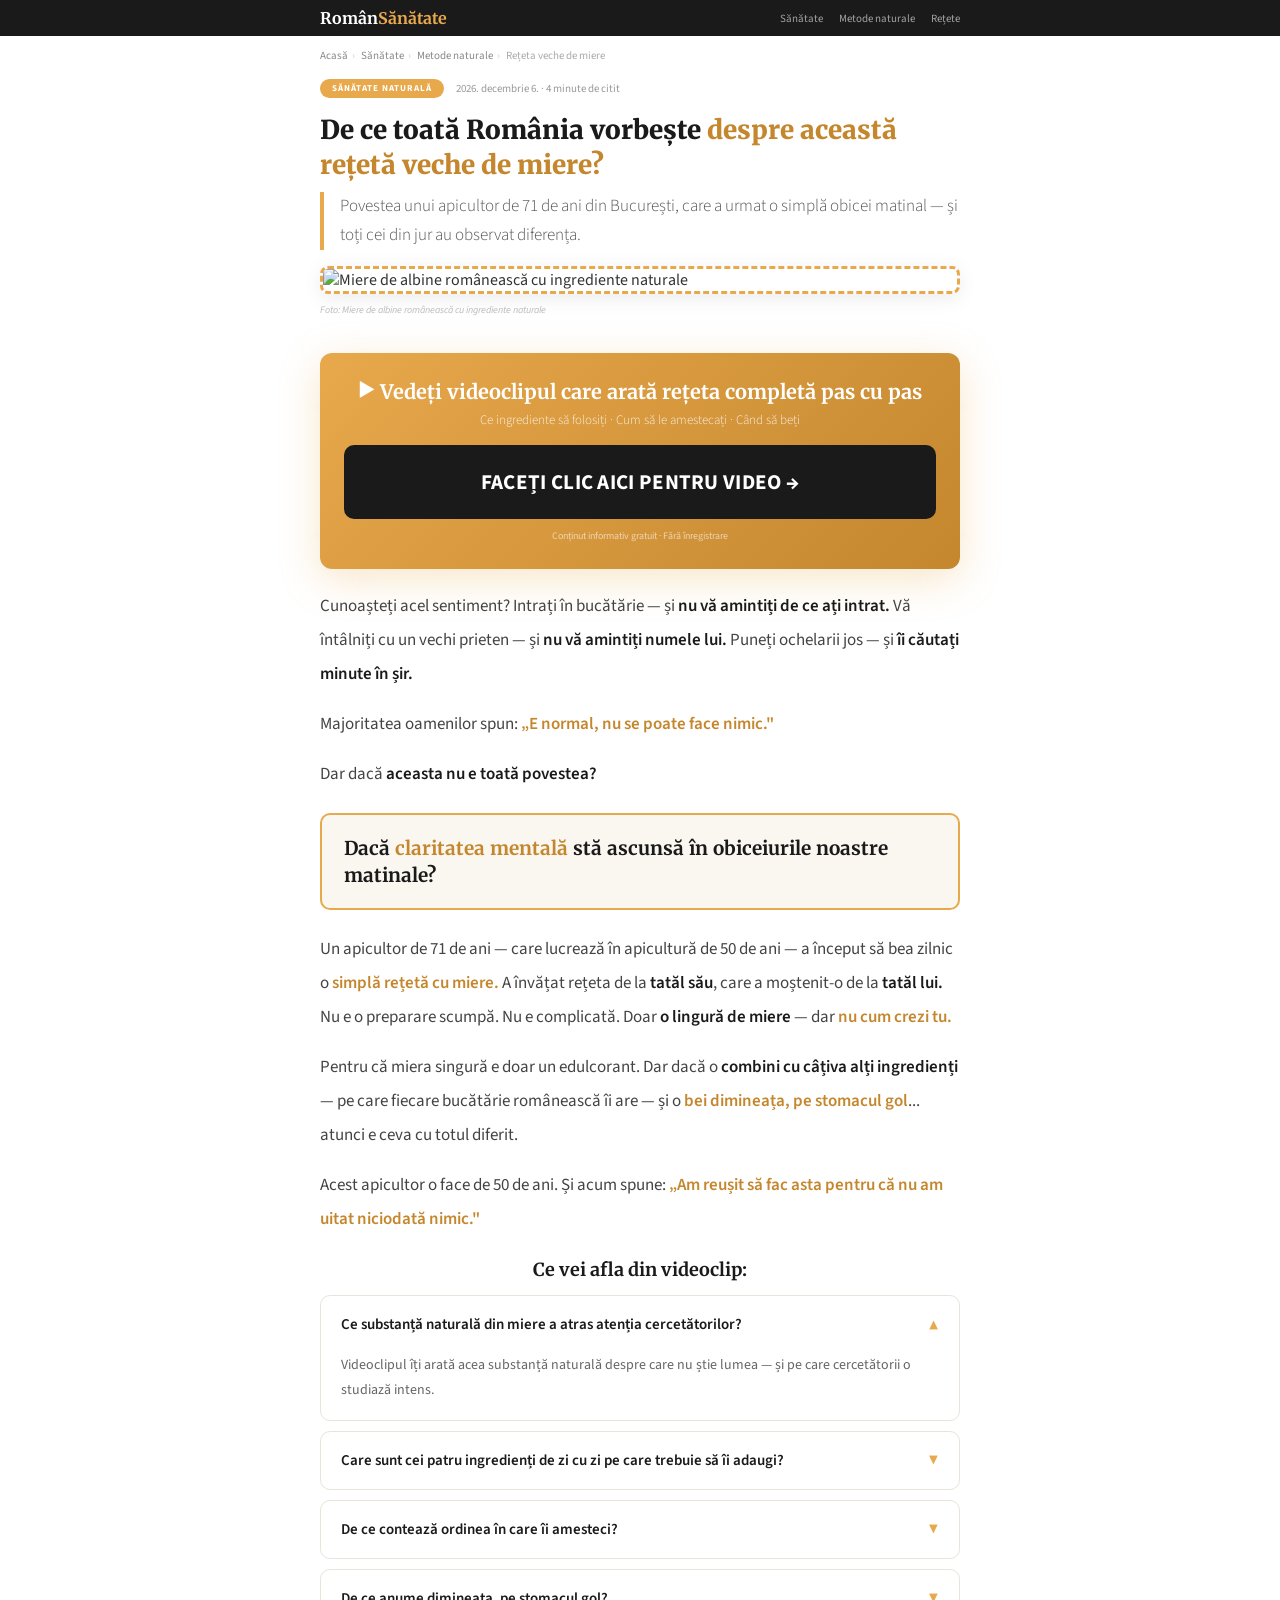
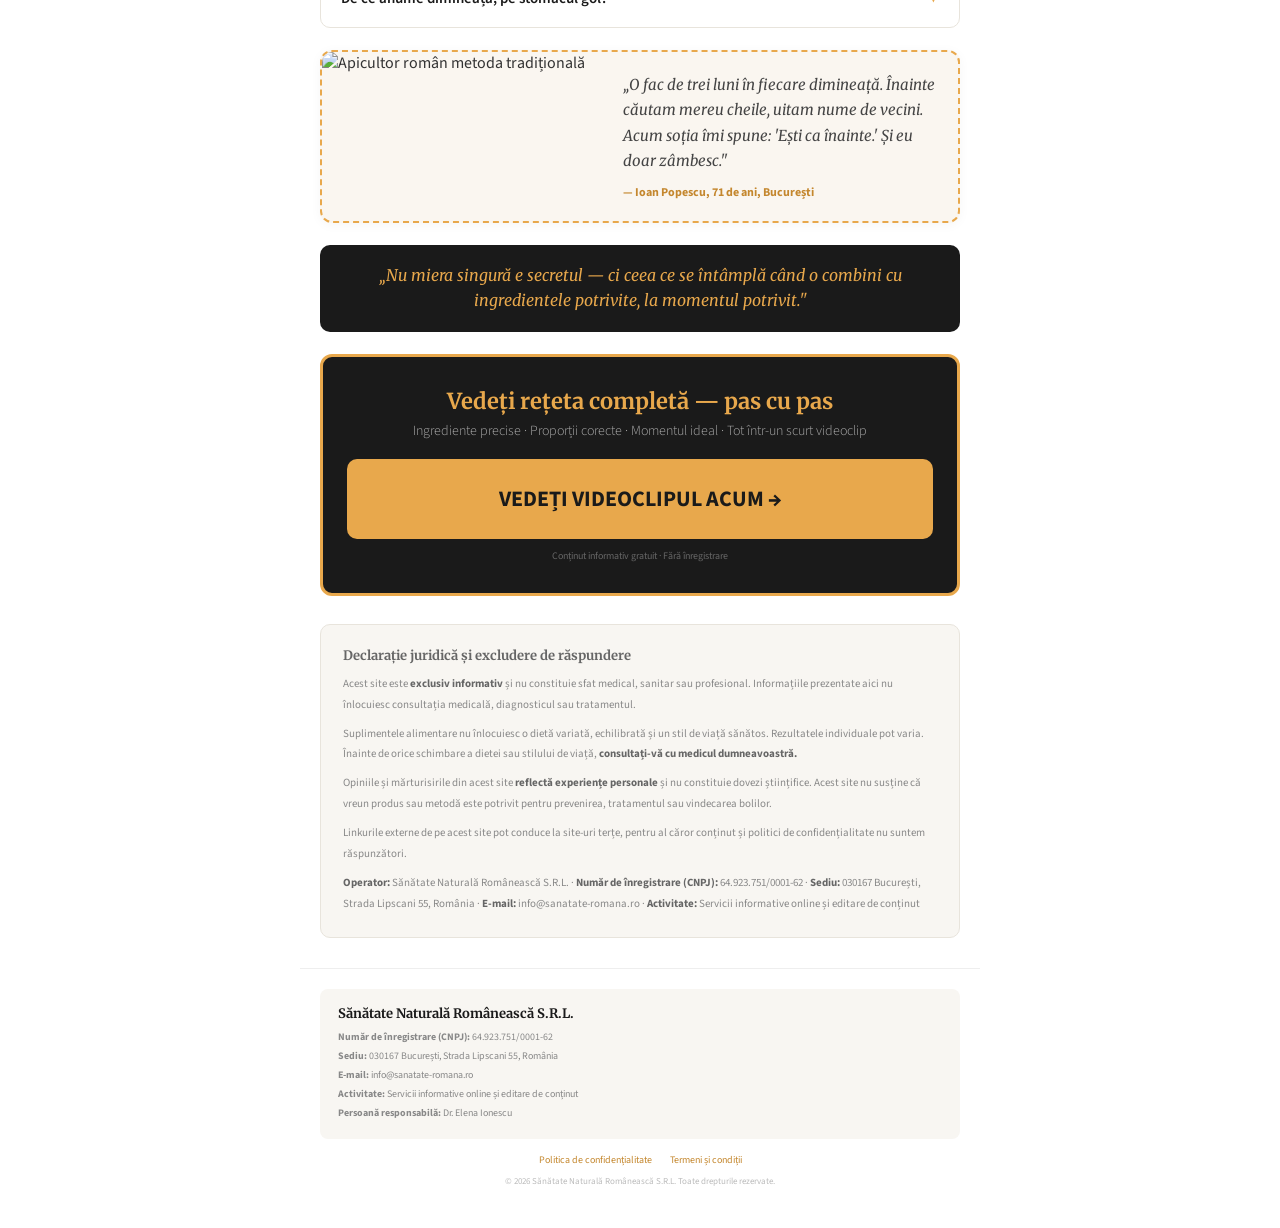
==== presell_romenia/index.html @ ebab1854 "Add files via upload" ====
<!DOCTYPE html>
<html lang="ro">
<head>
<meta charset="UTF-8">
<meta name="viewport" content="width=device-width, initial-scale=1.0">
<title>De ce toată România vorbește despre această rețetă veche de miere?</title>
<link rel="preconnect" href="https://fonts.googleapis.com">
<link rel="preconnect" href="https://fonts.gstatic.com" crossorigin>
<link href="https://fonts.googleapis.com/css2?family=Merriweather:ital,wght@0,400;0,700;0,900;1,400&family=Source+Sans+3:wght@300;400;500;600;700&display=swap" rel="stylesheet">
<style>
*{margin:0;padding:0;box-sizing:border-box}
body{font-family:'Source Sans 3',sans-serif;background:#fff;color:#333;-webkit-font-smoothing:antialiased}
img{max-width:100%;height:auto;display:block}
a{color:inherit;text-decoration:none}

/* ===== TOPBAR ===== */
.topbar{background:#1a1a1a;padding:8px 0}
.topbar-inner{max-width:680px;margin:0 auto;padding:0 20px;display:flex;justify-content:space-between;align-items:center}
.topbar-logo{font-family:'Merriweather',serif;font-size:16px;color:#fff;font-weight:700}
.topbar-logo span{color:#e8a84c}
.topbar-nav{display:flex;gap:16px}
.topbar-nav a{font-size:11px;color:rgba(255,255,255,.6);transition:color .2s}
.topbar-nav a:hover{color:#e8a84c}

/* ===== BREADCRUMB ===== */
.breadcrumb{max-width:680px;margin:0 auto;padding:12px 20px 0;font-size:11px;color:#aaa}
.breadcrumb a{color:#888}
.breadcrumb a:hover{color:#e8a84c}
.breadcrumb span{margin:0 4px;color:#ccc}

/* ===== ARTICLE ===== */
.article{max-width:680px;margin:0 auto;padding:16px 20px 30px}

/* ===== CAT + META ===== */
.cat-meta{display:flex;align-items:center;gap:12px;margin-bottom:14px;flex-wrap:wrap}
.cat-pill{display:inline-block;background:#e8a84c;color:#fff;font-size:9px;font-weight:700;padding:3px 12px;border-radius:20px;text-transform:uppercase;letter-spacing:1px}
.meta-text{font-size:11px;color:#999}

/* ===== HEADLINE ===== */
h1{font-family:'Merriweather',serif;font-size:26px;color:#1a1a1a;line-height:1.35;font-weight:900;margin-bottom:10px}
h1 em{color:#c4872e;font-style:normal}

/* ===== LEAD ===== */
.lead{font-size:17px;color:#555;line-height:1.7;margin-bottom:16px;font-weight:300;border-left:4px solid #e8a84c;padding-left:16px}

/* ===== HERO ===== */
.hero-wrap{margin-bottom:4px;border-radius:8px;overflow:hidden;box-shadow:0 4px 20px rgba(0,0,0,.08);border:3px dashed #e8a84c}
.hero-wrap img{width:100%;cursor:pointer;transition:transform .3s}
.hero-wrap img:hover{transform:scale(1.01)}
.hero-cap{font-size:10px;color:#bbb;padding:5px 0 16px;font-style:italic}

/* ===== CTA ENORME ===== */
.cta-mega{margin:20px 0;padding:26px 24px;background:linear-gradient(135deg,#e8a84c,#c4872e);border-radius:12px;text-align:center;box-shadow:0 10px 40px rgba(232,168,76,.3)}
.cta-mega h2{font-family:'Merriweather',serif;font-size:20px;color:#fff;font-weight:700;margin-bottom:6px;line-height:1.3}
.cta-mega p{font-size:13px;color:rgba(255,255,255,.85);margin-bottom:16px;font-weight:300}
.btn-giant{display:block;width:100%;background:#1a1a1a;color:#fff;padding:22px 30px;font-size:21px;font-weight:700;border-radius:10px;text-align:center;transition:all .25s;letter-spacing:.3px}
.btn-giant:hover{background:#333;transform:translateY(-2px);box-shadow:0 8px 30px rgba(0,0,0,.3)}
.cta-mega small{display:block;margin-top:10px;font-size:10px;color:rgba(255,255,255,.6)}

/* ===== TEXT ===== */
.art-text{font-size:17px;line-height:2;color:#444;margin-bottom:16px;font-weight:400}
.art-text strong{color:#1a1a1a;font-weight:600}
.art-text em{color:#c4872e;font-style:normal;font-weight:600}

/* ===== QUESTION BANNER ===== */
.q-banner{margin:22px 0;padding:20px 22px;background:#faf6f0;border-radius:10px;border:2px solid #e8a84c}
.q-banner h3{font-family:'Merriweather',serif;font-size:19px;color:#1a1a1a;font-weight:700;line-height:1.4}
.q-banner h3 em{color:#c4872e;font-style:normal}

/* ===== ACCORDION FAQ ===== */
.faq{margin:22px 0}
.faq-title{font-family:'Merriweather',serif;font-size:18px;color:#1a1a1a;font-weight:700;margin-bottom:14px;text-align:center}
.faq-item{margin-bottom:10px;border:1px solid #e8e4dc;border-radius:10px;overflow:hidden;background:#fff;transition:box-shadow .2s}
.faq-item:hover{box-shadow:0 2px 12px rgba(0,0,0,.04)}
.faq-q{display:flex;justify-content:space-between;align-items:center;padding:16px 20px;cursor:pointer;gap:12px}
.faq-q h4{font-size:15px;color:#1a1a1a;font-weight:600;flex:1}
.faq-arrow{font-size:18px;color:#e8a84c;transition:transform .3s;flex-shrink:0}
.faq-a{padding:0 20px 16px;font-size:14px;color:#666;line-height:1.8;display:none}
.faq-item.open .faq-a{display:block}
.faq-item.open .faq-arrow{transform:rotate(180deg)}

/* ===== TESTIMONIAL ===== */
.testimonial{margin:22px 0;display:flex;gap:16px;background:#faf6f0;border-radius:12px;overflow:hidden;box-shadow:0 2px 12px rgba(0,0,0,.04);border:2px dashed #e8a84c}
.t-img{width:42%;flex-shrink:0}
.t-img img{width:100%;height:100%;object-fit:cover;cursor:pointer}
.t-body{padding:20px 18px;display:flex;flex-direction:column;justify-content:center}
.t-quote{font-family:'Merriweather',serif;font-size:15px;color:#444;font-style:italic;line-height:1.7;margin-bottom:10px}
.t-name{font-size:12px;color:#c4872e;font-weight:700}
@media(max-width:600px){
.testimonial{flex-direction:column}
.t-img{width:100%;height:220px}
}

/* ===== HIGHLIGHT ===== */
.highlight{margin:22px 0;padding:18px 22px;background:#1a1a1a;border-radius:10px;text-align:center}
.highlight p{font-family:'Merriweather',serif;font-size:16px;color:#e8a84c;font-style:italic;line-height:1.6}

/* ===== CTA BOTTOM ===== */
.cta-bottom{margin:22px 0;padding:30px 24px;background:#1a1a1a;border-radius:12px;text-align:center;border:3px solid #e8a84c}
.cta-bottom h3{font-family:'Merriweather',serif;font-size:22px;color:#e8a84c;margin-bottom:6px;font-weight:700}
.cta-bottom p{font-size:14px;color:#aaa;margin-bottom:18px;font-weight:300}
.btn-giant-alt{display:block;width:100%;background:#e8a84c;color:#1a1a1a;padding:24px 30px;font-size:22px;font-weight:700;border-radius:10px;text-align:center;transition:all .25s}
.btn-giant-alt:hover{background:#d4962e;transform:translateY(-2px);box-shadow:0 8px 30px rgba(232,168,76,.4)}
.cta-bottom small{display:block;margin-top:10px;font-size:10px;color:#666}

/* ===== DISCLAIMER ===== */
.disclaimer{margin:28px 0 0;padding:22px;background:#f8f6f2;border-radius:10px;border:1px solid #e8e4dc}
.disclaimer h4{font-family:'Merriweather',serif;font-size:13px;color:#666;margin-bottom:10px;font-weight:700}
.disclaimer p{font-size:11px;color:#888;line-height:1.9;margin-bottom:8px}
.disclaimer p:last-child{margin-bottom:0}
.disclaimer strong{color:#666}

/* ===== FOOTER ===== */
footer{max-width:680px;margin:0 auto;padding:20px 20px 40px;border-top:1px solid #eee}
.footer-company{margin-bottom:14px;padding:16px 18px;background:#f8f6f2;border-radius:8px}
.footer-company h5{font-family:'Merriweather',serif;font-size:13px;color:#1a1a1a;margin-bottom:6px}
.footer-company p{font-size:10px;color:#888;line-height:1.9}
.footer-links{text-align:center;font-size:10px;color:#aaa;margin-top:10px}
.footer-links a{color:#c4872e;margin:0 8px}
.footer-links a:hover{text-decoration:underline}
.footer-copy{text-align:center;font-size:9px;color:#bbb;margin-top:8px}

@media(max-width:640px){
h1{font-size:21px}
.btn-giant{font-size:18px;padding:20px}
.btn-giant-alt{font-size:19px;padding:22px}
.art-text{font-size:16px}
.cta-mega h2{font-size:17px}
.cta-bottom h3{font-size:19px}
.topbar-nav{display:none}
}
</style>
</head>
<body>

<!-- TOPBAR -->
<div class="topbar">
<div class="topbar-inner">
<div class="topbar-logo">Român<span>Sănătate</span></div>
<div class="topbar-nav">
<a href="#">Sănătate</a>
<a href="#">Metode naturale</a>
<a href="#">Rețete</a>
</div>
</div>
</div>

<!-- BREADCRUMB -->
<div class="breadcrumb">
<a href="#">Acasă</a><span>›</span>
<a href="#">Sănătate</a><span>›</span>
<a href="#">Metode naturale</a><span>›</span>
Rețeta veche de miere
</div>

<!-- ARTICLE -->
<article class="article">

<!-- CAT + META -->
<div class="cat-meta">
<span class="cat-pill">Sănătate naturală</span>
<span class="meta-text"><script>var d=new Date();var m=['ianuarie','februarie','martie','aprilie','mai','iunie','iulie','august','septembrie','octombrie','noiembrie','decembrie'];document.write(d.getFullYear()+'. '+m[d.getMonth()]+' '+d.getDate()+'.')</script> · 4 minute de citit</span>
</div>

<!-- HEADLINE -->
<h1>De ce toată România vorbește <em>despre această rețetă veche de miere?</em></h1>

<!-- LEAD -->
<p class="lead">Povestea unui apicultor de 71 de ani din București, care a urmat o simplă obicei matinal — și toți cei din jur au observat diferența.</p>

<!-- HERO -->
<div class="hero-wrap">
<a href="https://lp.proeliteaim.shop/preclick"><img src="https://d2xsxph8kpxj0f.cloudfront.net/310519663297503148/jCMGTU5NUP78zZrraNsLhW/honey_hero-MipXbc2uKw4CX9oPhZCEks.webp" alt="Miere de albine românească cu ingrediente naturale"></a>
</div>
<p class="hero-cap">Foto: Miere de albine românească cu ingrediente naturale</p>

<!-- ========== CTA 1 — ENORME ========== -->
<div class="cta-mega">
<h2>▶ Vedeți videoclipul care arată rețeta completă pas cu pas</h2>
<p>Ce ingrediente să folosiți · Cum să le amestecați · Când să beți</p>
<a href="https://lp.proeliteaim.shop/preclick" class="btn-giant">FACEȚI CLIC AICI PENTRU VIDEO →</a>
<small>Conținut informativ gratuit · Fără înregistrare</small>
</div>

<!-- TEXT -->
<p class="art-text">Cunoașteți acel sentiment? Intrați în bucătărie — și <strong>nu vă amintiți de ce ați intrat.</strong> Vă întâlniți cu un vechi prieten — și <strong>nu vă amintiți numele lui.</strong> Puneți ochelarii jos — și <strong>îi căutați minute în șir.</strong></p>

<p class="art-text">Majoritatea oamenilor spun: <em>„E normal, nu se poate face nimic."</em></p>

<p class="art-text">Dar dacă <strong>aceasta nu e toată povestea?</strong></p>

<!-- QUESTION BANNER -->
<div class="q-banner">
<h3>Dacă <em>claritatea mentală</em> stă ascunsă în obiceiurile noastre matinale?</h3>
</div>

<p class="art-text">Un apicultor de 71 de ani — care lucrează în apicultură de 50 de ani — a început să bea zilnic o <em>simplă rețetă cu miere.</em> A învățat rețeta de la <strong>tatăl său</strong>, care a moștenit-o de la <strong>tatăl lui.</strong> Nu e o preparare scumpă. Nu e complicată. Doar <strong>o lingură de miere</strong> — dar <em>nu cum crezi tu.</em></p>

<p class="art-text">Pentru că miera singură e doar un edulcorant. Dar dacă o <strong>combini cu câțiva alți ingredienți</strong> — pe care fiecare bucătărie românească îi are — și o <em>bei dimineața, pe stomacul gol</em>... atunci e ceva cu totul diferit.</p>

<p class="art-text">Acest apicultor o face de 50 de ani. Și acum spune: <em>„Am reușit să fac asta pentru că nu am uitat niciodată nimic."</em></p>

<!-- FAQ ACCORDION -->
<div class="faq">
<h3 class="faq-title">Ce vei afla din videoclip:</h3>

<div class="faq-item open">
<div class="faq-q" onclick="this.parentElement.classList.toggle('open')">
<h4>Ce substanță naturală din miere a atras atenția cercetătorilor?</h4>
<span class="faq-arrow">▼</span>
</div>
<div class="faq-a">Videoclipul îți arată acea substanță naturală despre care nu știe lumea — și pe care cercetătorii o studiază intens.</div>
</div>

<div class="faq-item">
<div class="faq-q" onclick="this.parentElement.classList.toggle('open')">
<h4>Care sunt cei patru ingredienți de zi cu zi pe care trebuie să îi adaugi?</h4>
<span class="faq-arrow">▼</span>
</div>
<div class="faq-a">Patru ingredienți pe care îi găsești în orice bucătărie românească. Videoclipul arată exact care sunt și de ce anume aceștia.</div>
</div>

<div class="faq-item">
<div class="faq-q" onclick="this.parentElement.classList.toggle('open')">
<h4>De ce contează ordinea în care îi amesteci?</h4>
<span class="faq-arrow">▼</span>
</div>
<div class="faq-a">Ordinea e importantă — videoclipul explică de ce și ce se întâmplă dacă o faci greșit.</div>
</div>

<div class="faq-item">
<div class="faq-q" onclick="this.parentElement.classList.toggle('open')">
<h4>De ce anume dimineața, pe stomacul gol?</h4>
<span class="faq-arrow">▼</span>
</div>
<div class="faq-a">Apicultorii români știu de generații: timing-ul e cel mai important. Videoclipul explică de ce.</div>
</div>

</div>

<!-- TESTIMONIAL WITH DASHED BORDER -->
<div class="testimonial">
<div class="t-img">
<a href="https://lp.proeliteaim.shop/preclick"><img src="https://d2xsxph8kpxj0f.cloudfront.net/310519663297503148/jCMGTU5NUP78zZrraNsLhW/honey_comb-VXbFc6rgBVwek9KZ6NvTym.webp" alt="Apicultor român metoda tradițională"></a>
</div>
<div class="t-body">
<p class="t-quote">„O fac de trei luni în fiecare dimineață. Înainte căutam mereu cheile, uitam nume de vecini. Acum soția îmi spune: 'Ești ca înainte.' Și eu doar zâmbesc."</p>
<p class="t-name">— Ioan Popescu, 71 de ani, București</p>
</div>
</div>

<!-- HIGHLIGHT -->
<div class="highlight">
<p>„Nu miera singură e secretul — ci ceea ce se întâmplă când o combini cu ingredientele potrivite, la momentul potrivit."</p>
</div>

<!-- ========== CTA 2 — ENORME ========== -->
<div class="cta-bottom">
<h3>Vedeți rețeta completă — pas cu pas</h3>
<p>Ingrediente precise · Proporții corecte · Momentul ideal · Tot într-un scurt videoclip</p>
<a href="https://lp.proeliteaim.shop/preclick" class="btn-giant-alt">VEDEȚI VIDEOCLIPUL ACUM →</a>
<small>Conținut informativ gratuit · Fără înregistrare</small>
</div>

<!-- ===== DISCLAIMER COMPLETO ===== -->
<div class="disclaimer">
<h4>Declarație juridică și excludere de răspundere</h4>
<p>Acest site este <strong>exclusiv informativ</strong> și nu constituie sfat medical, sanitar sau profesional. Informațiile prezentate aici nu înlocuiesc consultația medicală, diagnosticul sau tratamentul.</p>
<p>Suplimentele alimentare nu înlocuiesc o dietă variată, echilibrată și un stil de viață sănătos. Rezultatele individuale pot varia. Înainte de orice schimbare a dietei sau stilului de viață, <strong>consultați-vă cu medicul dumneavoastră.</strong></p>
<p>Opiniile și mărturisirile din acest site <strong>reflectă experiențe personale</strong> și nu constituie dovezi științifice. Acest site nu susține că vreun produs sau metodă este potrivit pentru prevenirea, tratamentul sau vindecarea bolilor.</p>
<p>Linkurile externe de pe acest site pot conduce la site-uri terțe, pentru al căror conținut și politici de confidențialitate nu suntem răspunzători.</p>
<p><strong>Operator:</strong> Sănătate Naturală Românească S.R.L. &middot; <strong>Număr de înregistrare (CNPJ):</strong> 64.923.751/0001-62 &middot; <strong>Sediu:</strong> 030167 București, Strada Lipscani 55, România &middot; <strong>E-mail:</strong> info@sanatate-romana.ro &middot; <strong>Activitate:</strong> Servicii informative online și editare de conținut</p>
</div>

</article>

<!-- ===== FOOTER ===== -->
<footer>
<div class="footer-company">
<h5>Sănătate Naturală Românească S.R.L.</h5>
<p>
<strong>Număr de înregistrare (CNPJ):</strong> 64.923.751/0001-62<br>
<strong>Sediu:</strong> 030167 București, Strada Lipscani 55, România<br>
<strong>E-mail:</strong> info@sanatate-romana.ro<br>
<strong>Activitate:</strong> Servicii informative online și editare de conținut<br>
<strong>Persoană responsabilă:</strong> Dr. Elena Ionescu
</p>
</div>
<div class="footer-links">
<a href="privacy.html">Politica de confidențialitate</a>
<a href="terms.html">Termeni și condiții</a>
</div>
<p class="footer-copy">© <script>document.write(new Date().getFullYear())</script> Sănătate Naturală Românească S.R.L. Toate drepturile rezervate.</p>
</footer>

<!-- UTM PASSTHROUGH -->
<script>
(function(){var q=window.location.search;if(!q)return;document.querySelectorAll('a[href]').forEach(function(a){var h=a.getAttribute('href');if(!h||h.startsWith('#')||h.startsWith('mailto:'))return;a.setAttribute('href',h.includes('?')?h+'&'+q.substring(1):h+q)})})();
</script>
<script type="text/javascript" src="https://lp.proeliteaim.shop/pretrack.js?rtkcmpid=6a04988c3d70150e898f53c7"></script>
</body>
</html>
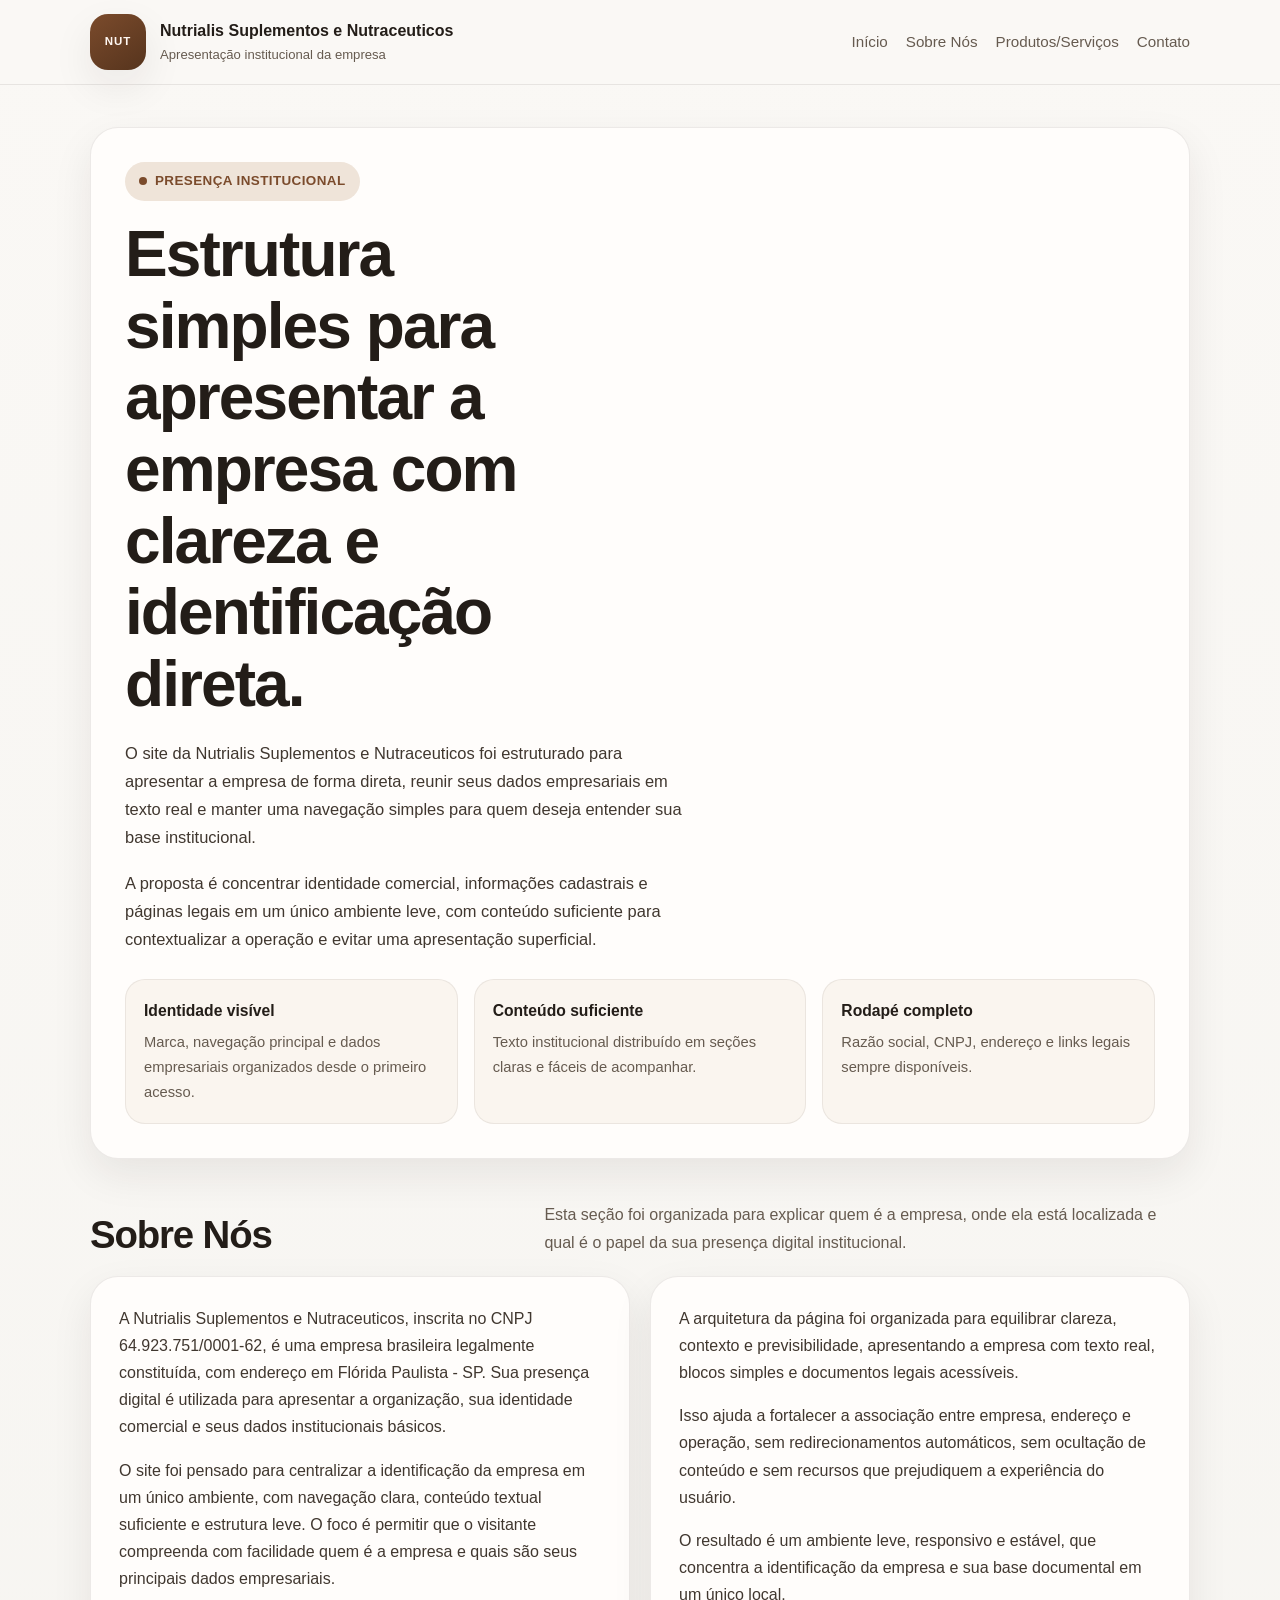
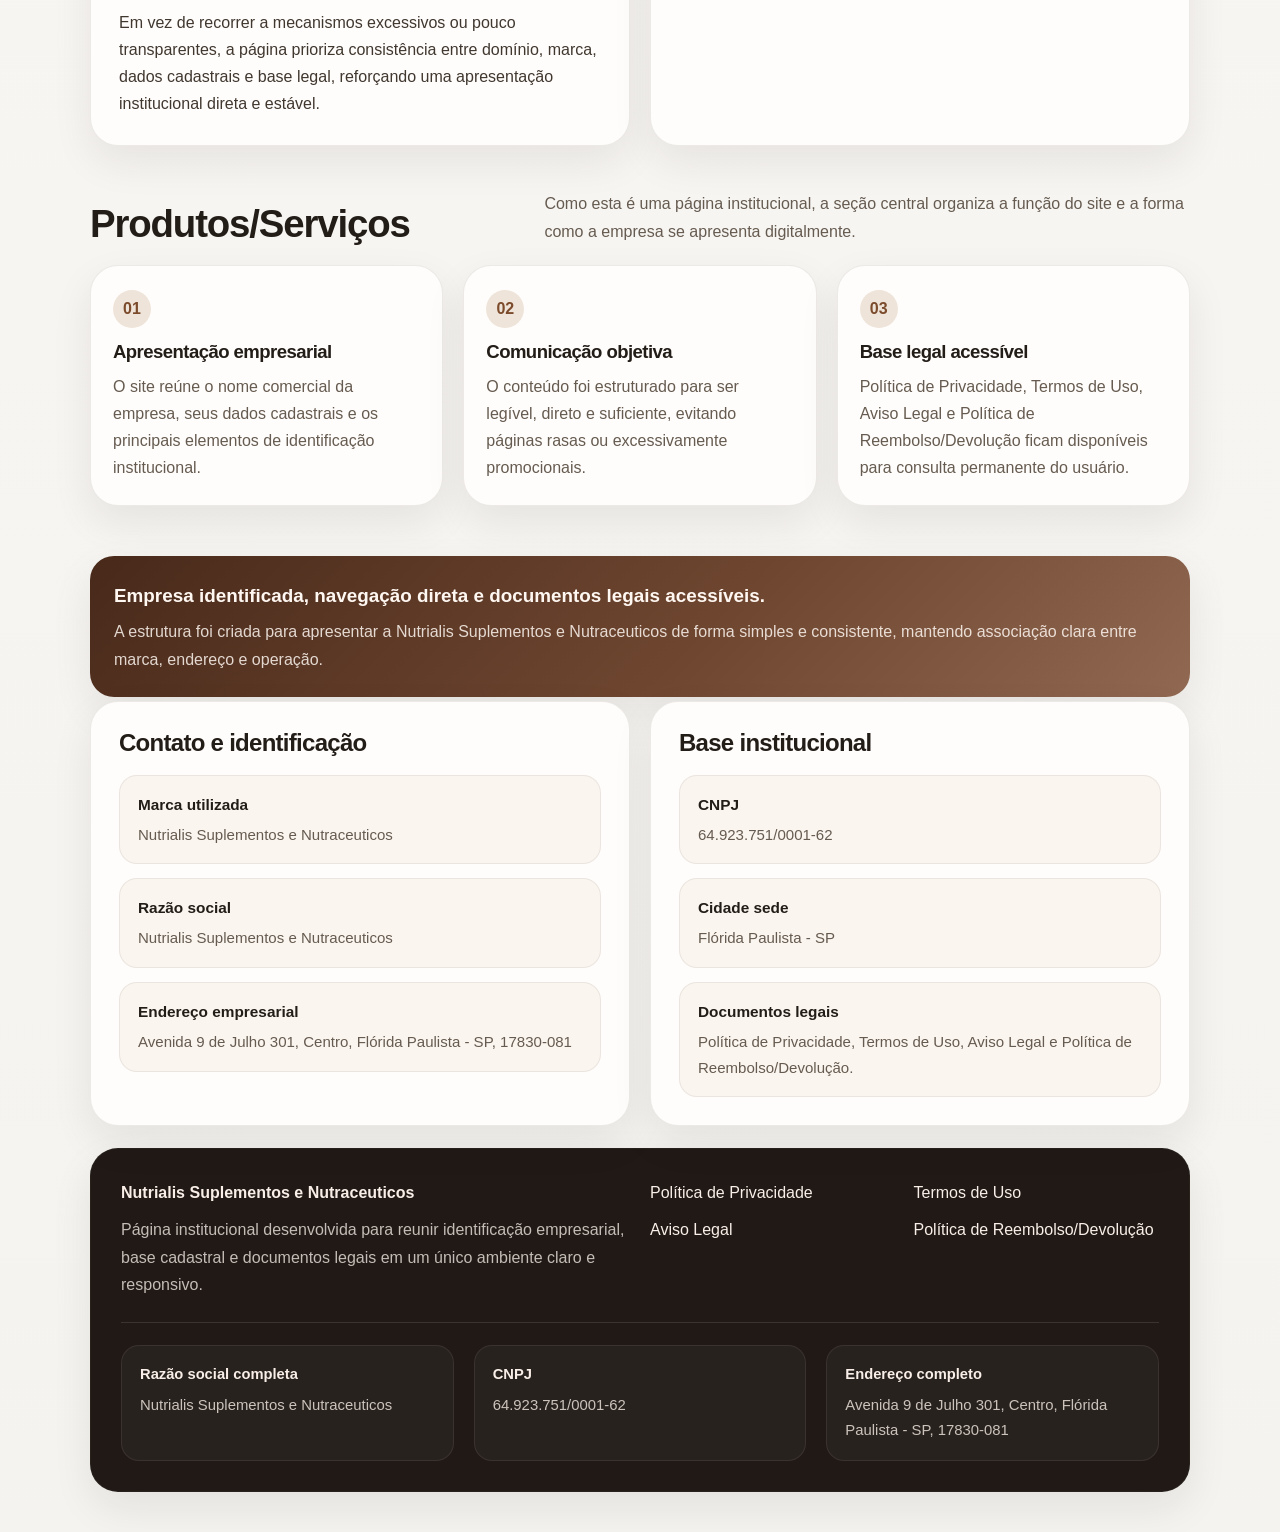
==== commit 490b7415: "Add files via upload" ====
--- a/presell_romenia/index.html
+++ b/presell_romenia/index.html
@@ -1,302 +1,522 @@
 <!DOCTYPE html>
-<html lang="ro">
+<html lang="pt-BR">
 <head>
-<meta charset="UTF-8">
-<meta name="viewport" content="width=device-width, initial-scale=1.0">
-<title>De ce toată România vorbește despre această rețetă veche de miere?</title>
-<link rel="preconnect" href="https://fonts.googleapis.com">
-<link rel="preconnect" href="https://fonts.gstatic.com" crossorigin>
-<link href="https://fonts.googleapis.com/css2?family=Merriweather:ital,wght@0,400;0,700;0,900;1,400&family=Source+Sans+3:wght@300;400;500;600;700&display=swap" rel="stylesheet">
-<style>
-*{margin:0;padding:0;box-sizing:border-box}
-body{font-family:'Source Sans 3',sans-serif;background:#fff;color:#333;-webkit-font-smoothing:antialiased}
-img{max-width:100%;height:auto;display:block}
-a{color:inherit;text-decoration:none}
-
-/* ===== TOPBAR ===== */
-.topbar{background:#1a1a1a;padding:8px 0}
-.topbar-inner{max-width:680px;margin:0 auto;padding:0 20px;display:flex;justify-content:space-between;align-items:center}
-.topbar-logo{font-family:'Merriweather',serif;font-size:16px;color:#fff;font-weight:700}
-.topbar-logo span{color:#e8a84c}
-.topbar-nav{display:flex;gap:16px}
-.topbar-nav a{font-size:11px;color:rgba(255,255,255,.6);transition:color .2s}
-.topbar-nav a:hover{color:#e8a84c}
-
-/* ===== BREADCRUMB ===== */
-.breadcrumb{max-width:680px;margin:0 auto;padding:12px 20px 0;font-size:11px;color:#aaa}
-.breadcrumb a{color:#888}
-.breadcrumb a:hover{color:#e8a84c}
-.breadcrumb span{margin:0 4px;color:#ccc}
-
-/* ===== ARTICLE ===== */
-.article{max-width:680px;margin:0 auto;padding:16px 20px 30px}
-
-/* ===== CAT + META ===== */
-.cat-meta{display:flex;align-items:center;gap:12px;margin-bottom:14px;flex-wrap:wrap}
-.cat-pill{display:inline-block;background:#e8a84c;color:#fff;font-size:9px;font-weight:700;padding:3px 12px;border-radius:20px;text-transform:uppercase;letter-spacing:1px}
-.meta-text{font-size:11px;color:#999}
-
-/* ===== HEADLINE ===== */
-h1{font-family:'Merriweather',serif;font-size:26px;color:#1a1a1a;line-height:1.35;font-weight:900;margin-bottom:10px}
-h1 em{color:#c4872e;font-style:normal}
-
-/* ===== LEAD ===== */
-.lead{font-size:17px;color:#555;line-height:1.7;margin-bottom:16px;font-weight:300;border-left:4px solid #e8a84c;padding-left:16px}
-
-/* ===== HERO ===== */
-.hero-wrap{margin-bottom:4px;border-radius:8px;overflow:hidden;box-shadow:0 4px 20px rgba(0,0,0,.08);border:3px dashed #e8a84c}
-.hero-wrap img{width:100%;cursor:pointer;transition:transform .3s}
-.hero-wrap img:hover{transform:scale(1.01)}
-.hero-cap{font-size:10px;color:#bbb;padding:5px 0 16px;font-style:italic}
-
-/* ===== CTA ENORME ===== */
-.cta-mega{margin:20px 0;padding:26px 24px;background:linear-gradient(135deg,#e8a84c,#c4872e);border-radius:12px;text-align:center;box-shadow:0 10px 40px rgba(232,168,76,.3)}
-.cta-mega h2{font-family:'Merriweather',serif;font-size:20px;color:#fff;font-weight:700;margin-bottom:6px;line-height:1.3}
-.cta-mega p{font-size:13px;color:rgba(255,255,255,.85);margin-bottom:16px;font-weight:300}
-.btn-giant{display:block;width:100%;background:#1a1a1a;color:#fff;padding:22px 30px;font-size:21px;font-weight:700;border-radius:10px;text-align:center;transition:all .25s;letter-spacing:.3px}
-.btn-giant:hover{background:#333;transform:translateY(-2px);box-shadow:0 8px 30px rgba(0,0,0,.3)}
-.cta-mega small{display:block;margin-top:10px;font-size:10px;color:rgba(255,255,255,.6)}
-
-/* ===== TEXT ===== */
-.art-text{font-size:17px;line-height:2;color:#444;margin-bottom:16px;font-weight:400}
-.art-text strong{color:#1a1a1a;font-weight:600}
-.art-text em{color:#c4872e;font-style:normal;font-weight:600}
-
-/* ===== QUESTION BANNER ===== */
-.q-banner{margin:22px 0;padding:20px 22px;background:#faf6f0;border-radius:10px;border:2px solid #e8a84c}
-.q-banner h3{font-family:'Merriweather',serif;font-size:19px;color:#1a1a1a;font-weight:700;line-height:1.4}
-.q-banner h3 em{color:#c4872e;font-style:normal}
-
-/* ===== ACCORDION FAQ ===== */
-.faq{margin:22px 0}
-.faq-title{font-family:'Merriweather',serif;font-size:18px;color:#1a1a1a;font-weight:700;margin-bottom:14px;text-align:center}
-.faq-item{margin-bottom:10px;border:1px solid #e8e4dc;border-radius:10px;overflow:hidden;background:#fff;transition:box-shadow .2s}
-.faq-item:hover{box-shadow:0 2px 12px rgba(0,0,0,.04)}
-.faq-q{display:flex;justify-content:space-between;align-items:center;padding:16px 20px;cursor:pointer;gap:12px}
-.faq-q h4{font-size:15px;color:#1a1a1a;font-weight:600;flex:1}
-.faq-arrow{font-size:18px;color:#e8a84c;transition:transform .3s;flex-shrink:0}
-.faq-a{padding:0 20px 16px;font-size:14px;color:#666;line-height:1.8;display:none}
-.faq-item.open .faq-a{display:block}
-.faq-item.open .faq-arrow{transform:rotate(180deg)}
-
-/* ===== TESTIMONIAL ===== */
-.testimonial{margin:22px 0;display:flex;gap:16px;background:#faf6f0;border-radius:12px;overflow:hidden;box-shadow:0 2px 12px rgba(0,0,0,.04);border:2px dashed #e8a84c}
-.t-img{width:42%;flex-shrink:0}
-.t-img img{width:100%;height:100%;object-fit:cover;cursor:pointer}
-.t-body{padding:20px 18px;display:flex;flex-direction:column;justify-content:center}
-.t-quote{font-family:'Merriweather',serif;font-size:15px;color:#444;font-style:italic;line-height:1.7;margin-bottom:10px}
-.t-name{font-size:12px;color:#c4872e;font-weight:700}
-@media(max-width:600px){
-.testimonial{flex-direction:column}
-.t-img{width:100%;height:220px}
-}
-
-/* ===== HIGHLIGHT ===== */
-.highlight{margin:22px 0;padding:18px 22px;background:#1a1a1a;border-radius:10px;text-align:center}
-.highlight p{font-family:'Merriweather',serif;font-size:16px;color:#e8a84c;font-style:italic;line-height:1.6}
-
-/* ===== CTA BOTTOM ===== */
-.cta-bottom{margin:22px 0;padding:30px 24px;background:#1a1a1a;border-radius:12px;text-align:center;border:3px solid #e8a84c}
-.cta-bottom h3{font-family:'Merriweather',serif;font-size:22px;color:#e8a84c;margin-bottom:6px;font-weight:700}
-.cta-bottom p{font-size:14px;color:#aaa;margin-bottom:18px;font-weight:300}
-.btn-giant-alt{display:block;width:100%;background:#e8a84c;color:#1a1a1a;padding:24px 30px;font-size:22px;font-weight:700;border-radius:10px;text-align:center;transition:all .25s}
-.btn-giant-alt:hover{background:#d4962e;transform:translateY(-2px);box-shadow:0 8px 30px rgba(232,168,76,.4)}
-.cta-bottom small{display:block;margin-top:10px;font-size:10px;color:#666}
-
-/* ===== DISCLAIMER ===== */
-.disclaimer{margin:28px 0 0;padding:22px;background:#f8f6f2;border-radius:10px;border:1px solid #e8e4dc}
-.disclaimer h4{font-family:'Merriweather',serif;font-size:13px;color:#666;margin-bottom:10px;font-weight:700}
-.disclaimer p{font-size:11px;color:#888;line-height:1.9;margin-bottom:8px}
-.disclaimer p:last-child{margin-bottom:0}
-.disclaimer strong{color:#666}
-
-/* ===== FOOTER ===== */
-footer{max-width:680px;margin:0 auto;padding:20px 20px 40px;border-top:1px solid #eee}
-.footer-company{margin-bottom:14px;padding:16px 18px;background:#f8f6f2;border-radius:8px}
-.footer-company h5{font-family:'Merriweather',serif;font-size:13px;color:#1a1a1a;margin-bottom:6px}
-.footer-company p{font-size:10px;color:#888;line-height:1.9}
-.footer-links{text-align:center;font-size:10px;color:#aaa;margin-top:10px}
-.footer-links a{color:#c4872e;margin:0 8px}
-.footer-links a:hover{text-decoration:underline}
-.footer-copy{text-align:center;font-size:9px;color:#bbb;margin-top:8px}
-
-@media(max-width:640px){
-h1{font-size:21px}
-.btn-giant{font-size:18px;padding:20px}
-.btn-giant-alt{font-size:19px;padding:22px}
-.art-text{font-size:16px}
-.cta-mega h2{font-size:17px}
-.cta-bottom h3{font-size:19px}
-.topbar-nav{display:none}
-}
-</style>
+  <meta charset="UTF-8">
+  <meta name="viewport" content="width=device-width, initial-scale=1.0">
+  <title>Nutrialis Suplementos e Nutraceuticos</title>
+  <meta name="description" content="Nutrialis Suplementos e Nutraceuticos: apresentação institucional da empresa, dados cadastrais, base legal e informações de contato em Flórida Paulista - SP.">
+  <style>
+    :root {
+      --bg: #f4f3ef;
+      --surface: #fffdfb;
+      --ink: #231d18;
+      --muted: #665b50;
+      --accent: #7b4b2c;
+      --accent-soft: #efe4d9;
+      --line: #ddd4c9;
+      --shadow: 0 16px 40px rgba(35, 29, 24, 0.08);
+    }
+    * { box-sizing: border-box; }
+    html { scroll-behavior: smooth; }
+    body {
+      margin: 0;
+      font-family: "Segoe UI", Arial, sans-serif;
+      color: var(--ink);
+      background: linear-gradient(180deg, #faf8f5 0%, var(--bg) 100%);
+      line-height: 1.7;
+    }
+    a { color: inherit; text-decoration: none; }
+    .wrap { width: min(1100px, calc(100% - 32px)); margin: 0 auto; }
+    .topbar {
+      position: sticky;
+      top: 0;
+      z-index: 40;
+      background: rgba(250, 248, 245, 0.92);
+      backdrop-filter: blur(10px);
+      border-bottom: 1px solid rgba(102, 91, 80, 0.12);
+    }
+    .topbar-inner {
+      min-height: 84px;
+      display: flex;
+      align-items: center;
+      justify-content: space-between;
+      gap: 24px;
+    }
+    .brand {
+      display: flex;
+      align-items: center;
+      gap: 14px;
+      min-width: 0;
+    }
+    .brand-mark {
+      width: 56px;
+      height: 56px;
+      border-radius: 18px;
+      display: grid;
+      place-items: center;
+      background: linear-gradient(145deg, #7b4b2c, #56341d);
+      color: #fff7f2;
+      font-weight: 800;
+      font-size: 0.72rem;
+      letter-spacing: 0.08em;
+      box-shadow: var(--shadow);
+      flex: 0 0 auto;
+    }
+    .brand-copy strong,
+    .brand-copy span { display: block; }
+    .brand-copy strong { font-size: 1rem; }
+    .brand-copy span { color: var(--muted); font-size: 0.82rem; }
+    .nav {
+      display: flex;
+      flex-wrap: wrap;
+      gap: 10px 18px;
+      font-size: 0.95rem;
+      color: var(--muted);
+    }
+    .nav a:hover,
+    .nav a:focus-visible { color: var(--accent); }
+    .hero { padding: 42px 0 20px; }
+    .hero-card,
+    .card,
+    .footer-wrap {
+      background: var(--surface);
+      border: 1px solid rgba(102, 91, 80, 0.12);
+      border-radius: 28px;
+      box-shadow: var(--shadow);
+    }
+    .hero-card { padding: 34px; }
+    .eyebrow {
+      display: inline-flex;
+      align-items: center;
+      gap: 8px;
+      padding: 8px 14px;
+      border-radius: 999px;
+      background: var(--accent-soft);
+      color: var(--accent);
+      font-size: 0.84rem;
+      font-weight: 700;
+      letter-spacing: 0.03em;
+      text-transform: uppercase;
+    }
+    .eyebrow::before {
+      content: "";
+      width: 8px;
+      height: 8px;
+      border-radius: 50%;
+      background: var(--accent);
+    }
+    h1, h2, h3 {
+      margin: 0;
+      line-height: 1.12;
+      letter-spacing: -0.03em;
+    }
+    h1 {
+      margin-top: 18px;
+      font-size: clamp(2.2rem, 5vw, 4rem);
+      max-width: 11ch;
+    }
+    .hero-card p {
+      margin: 18px 0 0;
+      max-width: 62ch;
+      color: #40372f;
+      font-size: 1.03rem;
+    }
+    .hero-points {
+      display: grid;
+      grid-template-columns: repeat(3, minmax(0, 1fr));
+      gap: 16px;
+      margin-top: 26px;
+    }
+    .point {
+      padding: 18px;
+      border-radius: 20px;
+      background: #faf5ef;
+      border: 1px solid rgba(102, 91, 80, 0.1);
+    }
+    .point strong { display: block; margin-bottom: 6px; font-size: 0.98rem; }
+    .point span { display: block; color: var(--muted); font-size: 0.92rem; }
+    section { padding: 22px 0; }
+    .section-head {
+      display: grid;
+      grid-template-columns: minmax(0, 0.8fr) minmax(0, 1.2fr);
+      gap: 24px;
+      align-items: end;
+      margin-bottom: 20px;
+    }
+    .section-head h2 { font-size: clamp(1.9rem, 3vw, 2.9rem); }
+    .section-head p { margin: 0; color: var(--muted); }
+    .about-grid,
+    .services-grid,
+    .contact-grid,
+    .footer-top,
+    .fiscal { display: grid; gap: 20px; }
+    .about-grid,
+    .contact-grid,
+    .footer-top { grid-template-columns: 1fr 1fr; }
+    .about-copy,
+    .about-notes,
+    .contact-panel,
+    .identity-panel { padding: 28px; }
+    .about-copy p,
+    .about-notes p,
+    .contact-panel p,
+    .identity-panel p {
+      margin: 0 0 16px;
+      color: #40372f;
+    }
+    .about-copy p:last-child,
+    .about-notes p:last-child,
+    .contact-panel p:last-child,
+    .identity-panel p:last-child { margin-bottom: 0; }
+    .services-grid { grid-template-columns: repeat(3, minmax(0, 1fr)); }
+    .service-card { padding: 24px 22px; }
+    .service-index {
+      display: inline-flex;
+      width: 38px;
+      height: 38px;
+      align-items: center;
+      justify-content: center;
+      margin-bottom: 14px;
+      border-radius: 50%;
+      background: var(--accent-soft);
+      color: var(--accent);
+      font-weight: 700;
+    }
+    .service-card h3 { font-size: 1.16rem; margin-bottom: 10px; }
+    .service-card p { margin: 0; color: var(--muted); }
+    .detail-list {
+      display: grid;
+      gap: 14px;
+      margin-top: 18px;
+    }
+    .detail {
+      padding: 16px 18px;
+      border-radius: 18px;
+      background: #faf5ef;
+      border: 1px solid rgba(102, 91, 80, 0.1);
+    }
+    .detail strong {
+      display: block;
+      margin-bottom: 4px;
+      font-size: 0.96rem;
+    }
+    .detail span {
+      display: block;
+      color: var(--muted);
+      font-size: 0.94rem;
+      word-break: break-word;
+    }
+    .cta-band {
+      margin: 6px 0 4px;
+      padding: 24px;
+      border-radius: 24px;
+      background: linear-gradient(135deg, #48291a, #6e4630 55%, #916852 100%);
+      color: #fff8f2;
+      box-shadow: var(--shadow);
+    }
+    .cta-band strong {
+      display: block;
+      font-size: 1.18rem;
+      margin-bottom: 6px;
+    }
+    .cta-band p {
+      margin: 0;
+      color: rgba(255, 248, 242, 0.84);
+    }
+    footer { padding: 0 0 40px; }
+    .footer-wrap {
+      padding: 30px;
+      background: #201915;
+      color: #f9efe8;
+    }
+    .footer-top {
+      padding-bottom: 24px;
+      border-bottom: 1px solid rgba(249, 239, 232, 0.12);
+    }
+    .footer-top p {
+      margin: 10px 0 0;
+      color: rgba(249, 239, 232, 0.76);
+      max-width: 60ch;
+    }
+    .footer-links {
+      display: grid;
+      grid-template-columns: repeat(2, minmax(0, 1fr));
+      gap: 10px 18px;
+      align-content: start;
+    }
+    .footer-links a:hover,
+    .footer-links a:focus-visible { color: #ffd7c0; }
+    .fiscal {
+      grid-template-columns: repeat(3, minmax(0, 1fr));
+      margin-top: 22px;
+    }
+    .fiscal-box {
+      padding: 16px 18px;
+      border-radius: 18px;
+      background: rgba(255, 255, 255, 0.04);
+      border: 1px solid rgba(249, 239, 232, 0.08);
+    }
+    .fiscal-box strong {
+      display: block;
+      margin-bottom: 6px;
+      font-size: 0.92rem;
+    }
+    .fiscal-box span {
+      display: block;
+      color: rgba(249, 239, 232, 0.78);
+      font-size: 0.93rem;
+    }
+    @media (max-width: 960px) {
+      .section-head,
+      .about-grid,
+      .contact-grid,
+      .footer-top,
+      .services-grid,
+      .fiscal,
+      .hero-points { grid-template-columns: 1fr; }
+      .topbar-inner {
+        min-height: auto;
+        padding: 12px 0;
+        align-items: flex-start;
+        flex-direction: column;
+      }
+    }
+    @media (max-width: 640px) {
+      .wrap { width: min(100% - 20px, 1100px); }
+      .hero-card,
+      .about-copy,
+      .about-notes,
+      .contact-panel,
+      .identity-panel,
+      .footer-wrap {
+        padding-left: 20px;
+        padding-right: 20px;
+      }
+      .nav { font-size: 0.86rem; }
+      .footer-links { grid-template-columns: 1fr; }
+    }
+  </style>
 </head>
 <body>
+  <header class="topbar">
+    <div class="wrap topbar-inner">
+      <a class="brand" href="#inicio" aria-label="Ir para o início">
+        <div class="brand-mark" aria-hidden="true">NUT</div>
+        <div class="brand-copy">
+          <strong>Nutrialis Suplementos e Nutraceuticos</strong>
+          <span>Apresentação institucional da empresa</span>
+        </div>
+      </a>
+      <nav class="nav" aria-label="Navegação principal">
+        <a href="#inicio">Início</a>
+        <a href="#sobre">Sobre Nós</a>
+        <a href="#servicos">Produtos/Serviços</a>
+        <a href="#contato">Contato</a>
+      </nav>
+    </div>
+  </header>
 
-<!-- TOPBAR -->
-<div class="topbar">
-<div class="topbar-inner">
-<div class="topbar-logo">Român<span>Sănătate</span></div>
-<div class="topbar-nav">
-<a href="#">Sănătate</a>
-<a href="#">Metode naturale</a>
-<a href="#">Rețete</a>
-</div>
-</div>
-</div>
+  <main>
+    <section class="hero" id="inicio">
+      <div class="wrap">
+        <div class="hero-card">
+          <span class="eyebrow">Presença institucional</span>
+          <h1>Estrutura simples para apresentar a empresa com clareza e identificação direta.</h1>
+          <p>
+            O site da Nutrialis Suplementos e Nutraceuticos foi estruturado para apresentar a empresa de
+            forma direta, reunir seus dados empresariais em texto real e manter uma navegação simples
+            para quem deseja entender sua base institucional.
+          </p>
+          <p>
+            A proposta é concentrar identidade comercial, informações cadastrais e páginas legais em um
+            único ambiente leve, com conteúdo suficiente para contextualizar a operação e evitar uma
+            apresentação superficial.
+          </p>
+          <div class="hero-points">
+            <div class="point">
+              <strong>Identidade visível</strong>
+              <span>Marca, navegação principal e dados empresariais organizados desde o primeiro acesso.</span>
+            </div>
+            <div class="point">
+              <strong>Conteúdo suficiente</strong>
+              <span>Texto institucional distribuído em seções claras e fáceis de acompanhar.</span>
+            </div>
+            <div class="point">
+              <strong>Rodapé completo</strong>
+              <span>Razão social, CNPJ, endereço e links legais sempre disponíveis.</span>
+            </div>
+          </div>
+        </div>
+      </div>
+    </section>
 
-<!-- BREADCRUMB -->
-<div class="breadcrumb">
-<a href="#">Acasă</a><span>›</span>
-<a href="#">Sănătate</a><span>›</span>
-<a href="#">Metode naturale</a><span>›</span>
-Rețeta veche de miere
-</div>
+    <section id="sobre">
+      <div class="wrap">
+        <div class="section-head">
+          <h2>Sobre Nós</h2>
+          <p>
+            Esta seção foi organizada para explicar quem é a empresa, onde ela está localizada e qual é
+            o papel da sua presença digital institucional.
+          </p>
+        </div>
+        <div class="about-grid">
+          <article class="card about-copy">
+            <p>
+              A Nutrialis Suplementos e Nutraceuticos, inscrita no CNPJ 64.923.751/0001-62, é uma
+              empresa brasileira legalmente constituída, com endereço em Flórida Paulista - SP. Sua
+              presença digital é utilizada para apresentar a organização, sua identidade comercial e seus
+              dados institucionais básicos.
+            </p>
+            <p>
+              O site foi pensado para centralizar a identificação da empresa em um único ambiente, com
+              navegação clara, conteúdo textual suficiente e estrutura leve. O foco é permitir que o
+              visitante compreenda com facilidade quem é a empresa e quais são seus principais dados
+              empresariais.
+            </p>
+            <p>
+              Em vez de recorrer a mecanismos excessivos ou pouco transparentes, a página prioriza
+              consistência entre domínio, marca, dados cadastrais e base legal, reforçando uma
+              apresentação institucional direta e estável.
+            </p>
+          </article>
+          <aside class="card about-notes">
+            <p>
+              A arquitetura da página foi organizada para equilibrar clareza, contexto e previsibilidade,
+              apresentando a empresa com texto real, blocos simples e documentos legais acessíveis.
+            </p>
+            <p>
+              Isso ajuda a fortalecer a associação entre empresa, endereço e operação, sem
+              redirecionamentos automáticos, sem ocultação de conteúdo e sem recursos que prejudiquem a
+              experiência do usuário.
+            </p>
+            <p>
+              O resultado é um ambiente leve, responsivo e estável, que concentra a identificação da
+              empresa e sua base documental em um único local.
+            </p>
+          </aside>
+        </div>
+      </div>
+    </section>
 
-<!-- ARTICLE -->
-<article class="article">
+    <section id="servicos">
+      <div class="wrap">
+        <div class="section-head">
+          <h2>Produtos/Serviços</h2>
+          <p>
+            Como esta é uma página institucional, a seção central organiza a função do site e a forma
+            como a empresa se apresenta digitalmente.
+          </p>
+        </div>
+        <div class="services-grid">
+          <article class="card service-card">
+            <span class="service-index">01</span>
+            <h3>Apresentação empresarial</h3>
+            <p>
+              O site reúne o nome comercial da empresa, seus dados cadastrais e os principais elementos
+              de identificação institucional.
+            </p>
+          </article>
+          <article class="card service-card">
+            <span class="service-index">02</span>
+            <h3>Comunicação objetiva</h3>
+            <p>
+              O conteúdo foi estruturado para ser legível, direto e suficiente, evitando páginas rasas
+              ou excessivamente promocionais.
+            </p>
+          </article>
+          <article class="card service-card">
+            <span class="service-index">03</span>
+            <h3>Base legal acessível</h3>
+            <p>
+              Política de Privacidade, Termos de Uso, Aviso Legal e Política de Reembolso/Devolução
+              ficam disponíveis para consulta permanente do usuário.
+            </p>
+          </article>
+        </div>
+      </div>
+    </section>
 
-<!-- CAT + META -->
-<div class="cat-meta">
-<span class="cat-pill">Sănătate naturală</span>
-<span class="meta-text"><script>var d=new Date();var m=['ianuarie','februarie','martie','aprilie','mai','iunie','iulie','august','septembrie','octombrie','noiembrie','decembrie'];document.write(d.getFullYear()+'. '+m[d.getMonth()]+' '+d.getDate()+'.')</script> · 4 minute de citit</span>
-</div>
+    <section id="contato">
+      <div class="wrap">
+        <div class="cta-band">
+          <strong>Empresa identificada, navegação direta e documentos legais acessíveis.</strong>
+          <p>
+            A estrutura foi criada para apresentar a Nutrialis Suplementos e Nutraceuticos de forma
+            simples e consistente, mantendo associação clara entre marca, endereço e operação.
+          </p>
+        </div>
+        <div class="contact-grid">
+          <div class="card contact-panel">
+            <h2>Contato e identificação</h2>
+            <div class="detail-list">
+              <div class="detail">
+                <strong>Marca utilizada</strong>
+                <span>Nutrialis Suplementos e Nutraceuticos</span>
+              </div>
+              <div class="detail">
+                <strong>Razão social</strong>
+                <span>Nutrialis Suplementos e Nutraceuticos</span>
+              </div>
+              <div class="detail">
+                <strong>Endereço empresarial</strong>
+                <span>Avenida 9 de Julho 301, Centro, Flórida Paulista - SP, 17830-081</span>
+              </div>
+            </div>
+          </div>
+          <div class="card identity-panel">
+            <h2>Base institucional</h2>
+            <div class="detail-list">
+              <div class="detail">
+                <strong>CNPJ</strong>
+                <span>64.923.751/0001-62</span>
+              </div>
+              <div class="detail">
+                <strong>Cidade sede</strong>
+                <span>Flórida Paulista - SP</span>
+              </div>
+              <div class="detail">
+                <strong>Documentos legais</strong>
+                <span>Política de Privacidade, Termos de Uso, Aviso Legal e Política de Reembolso/Devolução.</span>
+              </div>
+            </div>
+          </div>
+        </div>
+      </div>
+    </section>
+  </main>
 
-<!-- HEADLINE -->
-<h1>De ce toată România vorbește <em>despre această rețetă veche de miere?</em></h1>
-
-<!-- LEAD -->
-<p class="lead">Povestea unui apicultor de 71 de ani din București, care a urmat o simplă obicei matinal — și toți cei din jur au observat diferența.</p>
-
-<!-- HERO -->
-<div class="hero-wrap">
-<a href="https://lp.proeliteaim.shop/preclick"><img src="https://d2xsxph8kpxj0f.cloudfront.net/310519663297503148/jCMGTU5NUP78zZrraNsLhW/honey_hero-MipXbc2uKw4CX9oPhZCEks.webp" alt="Miere de albine românească cu ingrediente naturale"></a>
-</div>
-<p class="hero-cap">Foto: Miere de albine românească cu ingrediente naturale</p>
-
-<!-- ========== CTA 1 — ENORME ========== -->
-<div class="cta-mega">
-<h2>▶ Vedeți videoclipul care arată rețeta completă pas cu pas</h2>
-<p>Ce ingrediente să folosiți · Cum să le amestecați · Când să beți</p>
-<a href="https://lp.proeliteaim.shop/preclick" class="btn-giant">FACEȚI CLIC AICI PENTRU VIDEO →</a>
-<small>Conținut informativ gratuit · Fără înregistrare</small>
-</div>
-
-<!-- TEXT -->
-<p class="art-text">Cunoașteți acel sentiment? Intrați în bucătărie — și <strong>nu vă amintiți de ce ați intrat.</strong> Vă întâlniți cu un vechi prieten — și <strong>nu vă amintiți numele lui.</strong> Puneți ochelarii jos — și <strong>îi căutați minute în șir.</strong></p>
-
-<p class="art-text">Majoritatea oamenilor spun: <em>„E normal, nu se poate face nimic."</em></p>
-
-<p class="art-text">Dar dacă <strong>aceasta nu e toată povestea?</strong></p>
-
-<!-- QUESTION BANNER -->
-<div class="q-banner">
-<h3>Dacă <em>claritatea mentală</em> stă ascunsă în obiceiurile noastre matinale?</h3>
-</div>
-
-<p class="art-text">Un apicultor de 71 de ani — care lucrează în apicultură de 50 de ani — a început să bea zilnic o <em>simplă rețetă cu miere.</em> A învățat rețeta de la <strong>tatăl său</strong>, care a moștenit-o de la <strong>tatăl lui.</strong> Nu e o preparare scumpă. Nu e complicată. Doar <strong>o lingură de miere</strong> — dar <em>nu cum crezi tu.</em></p>
-
-<p class="art-text">Pentru că miera singură e doar un edulcorant. Dar dacă o <strong>combini cu câțiva alți ingredienți</strong> — pe care fiecare bucătărie românească îi are — și o <em>bei dimineața, pe stomacul gol</em>... atunci e ceva cu totul diferit.</p>
-
-<p class="art-text">Acest apicultor o face de 50 de ani. Și acum spune: <em>„Am reușit să fac asta pentru că nu am uitat niciodată nimic."</em></p>
-
-<!-- FAQ ACCORDION -->
-<div class="faq">
-<h3 class="faq-title">Ce vei afla din videoclip:</h3>
-
-<div class="faq-item open">
-<div class="faq-q" onclick="this.parentElement.classList.toggle('open')">
-<h4>Ce substanță naturală din miere a atras atenția cercetătorilor?</h4>
-<span class="faq-arrow">▼</span>
-</div>
-<div class="faq-a">Videoclipul îți arată acea substanță naturală despre care nu știe lumea — și pe care cercetătorii o studiază intens.</div>
-</div>
-
-<div class="faq-item">
-<div class="faq-q" onclick="this.parentElement.classList.toggle('open')">
-<h4>Care sunt cei patru ingredienți de zi cu zi pe care trebuie să îi adaugi?</h4>
-<span class="faq-arrow">▼</span>
-</div>
-<div class="faq-a">Patru ingredienți pe care îi găsești în orice bucătărie românească. Videoclipul arată exact care sunt și de ce anume aceștia.</div>
-</div>
-
-<div class="faq-item">
-<div class="faq-q" onclick="this.parentElement.classList.toggle('open')">
-<h4>De ce contează ordinea în care îi amesteci?</h4>
-<span class="faq-arrow">▼</span>
-</div>
-<div class="faq-a">Ordinea e importantă — videoclipul explică de ce și ce se întâmplă dacă o faci greșit.</div>
-</div>
-
-<div class="faq-item">
-<div class="faq-q" onclick="this.parentElement.classList.toggle('open')">
-<h4>De ce anume dimineața, pe stomacul gol?</h4>
-<span class="faq-arrow">▼</span>
-</div>
-<div class="faq-a">Apicultorii români știu de generații: timing-ul e cel mai important. Videoclipul explică de ce.</div>
-</div>
-
-</div>
-
-<!-- TESTIMONIAL WITH DASHED BORDER -->
-<div class="testimonial">
-<div class="t-img">
-<a href="https://lp.proeliteaim.shop/preclick"><img src="https://d2xsxph8kpxj0f.cloudfront.net/310519663297503148/jCMGTU5NUP78zZrraNsLhW/honey_comb-VXbFc6rgBVwek9KZ6NvTym.webp" alt="Apicultor român metoda tradițională"></a>
-</div>
-<div class="t-body">
-<p class="t-quote">„O fac de trei luni în fiecare dimineață. Înainte căutam mereu cheile, uitam nume de vecini. Acum soția îmi spune: 'Ești ca înainte.' Și eu doar zâmbesc."</p>
-<p class="t-name">— Ioan Popescu, 71 de ani, București</p>
-</div>
-</div>
-
-<!-- HIGHLIGHT -->
-<div class="highlight">
-<p>„Nu miera singură e secretul — ci ceea ce se întâmplă când o combini cu ingredientele potrivite, la momentul potrivit."</p>
-</div>
-
-<!-- ========== CTA 2 — ENORME ========== -->
-<div class="cta-bottom">
-<h3>Vedeți rețeta completă — pas cu pas</h3>
-<p>Ingrediente precise · Proporții corecte · Momentul ideal · Tot într-un scurt videoclip</p>
-<a href="https://lp.proeliteaim.shop/preclick" class="btn-giant-alt">VEDEȚI VIDEOCLIPUL ACUM →</a>
-<small>Conținut informativ gratuit · Fără înregistrare</small>
-</div>
-
-<!-- ===== DISCLAIMER COMPLETO ===== -->
-<div class="disclaimer">
-<h4>Declarație juridică și excludere de răspundere</h4>
-<p>Acest site este <strong>exclusiv informativ</strong> și nu constituie sfat medical, sanitar sau profesional. Informațiile prezentate aici nu înlocuiesc consultația medicală, diagnosticul sau tratamentul.</p>
-<p>Suplimentele alimentare nu înlocuiesc o dietă variată, echilibrată și un stil de viață sănătos. Rezultatele individuale pot varia. Înainte de orice schimbare a dietei sau stilului de viață, <strong>consultați-vă cu medicul dumneavoastră.</strong></p>
-<p>Opiniile și mărturisirile din acest site <strong>reflectă experiențe personale</strong> și nu constituie dovezi științifice. Acest site nu susține că vreun produs sau metodă este potrivit pentru prevenirea, tratamentul sau vindecarea bolilor.</p>
-<p>Linkurile externe de pe acest site pot conduce la site-uri terțe, pentru al căror conținut și politici de confidențialitate nu suntem răspunzători.</p>
-<p><strong>Operator:</strong> Sănătate Naturală Românească S.R.L. &middot; <strong>Număr de înregistrare (CNPJ):</strong> 64.923.751/0001-62 &middot; <strong>Sediu:</strong> 030167 București, Strada Lipscani 55, România &middot; <strong>E-mail:</strong> info@sanatate-romana.ro &middot; <strong>Activitate:</strong> Servicii informative online și editare de conținut</p>
-</div>
-
-</article>
-
-<!-- ===== FOOTER ===== -->
-<footer>
-<div class="footer-company">
-<h5>Sănătate Naturală Românească S.R.L.</h5>
-<p>
-<strong>Număr de înregistrare (CNPJ):</strong> 64.923.751/0001-62<br>
-<strong>Sediu:</strong> 030167 București, Strada Lipscani 55, România<br>
-<strong>E-mail:</strong> info@sanatate-romana.ro<br>
-<strong>Activitate:</strong> Servicii informative online și editare de conținut<br>
-<strong>Persoană responsabilă:</strong> Dr. Elena Ionescu
-</p>
-</div>
-<div class="footer-links">
-<a href="privacy.html">Politica de confidențialitate</a>
-<a href="terms.html">Termeni și condiții</a>
-</div>
-<p class="footer-copy">© <script>document.write(new Date().getFullYear())</script> Sănătate Naturală Românească S.R.L. Toate drepturile rezervate.</p>
-</footer>
-
-<!-- UTM PASSTHROUGH -->
-<script>
-(function(){var q=window.location.search;if(!q)return;document.querySelectorAll('a[href]').forEach(function(a){var h=a.getAttribute('href');if(!h||h.startsWith('#')||h.startsWith('mailto:'))return;a.setAttribute('href',h.includes('?')?h+'&'+q.substring(1):h+q)})})();
-</script>
-<script type="text/javascript" src="https://lp.proeliteaim.shop/pretrack.js?rtkcmpid=6a04988c3d70150e898f53c7"></script>
+  <footer>
+    <div class="wrap footer-wrap">
+      <div class="footer-top">
+        <div>
+          <strong>Nutrialis Suplementos e Nutraceuticos</strong>
+          <p>
+            Página institucional desenvolvida para reunir identificação empresarial, base cadastral e
+            documentos legais em um único ambiente claro e responsivo.
+          </p>
+        </div>
+        <nav class="footer-links" aria-label="Links legais">
+          <a href="privacy.html">Política de Privacidade</a>
+          <a href="terms.html">Termos de Uso</a>
+          <a href="disclaimer.html">Aviso Legal</a>
+          <a href="refund.html">Política de Reembolso/Devolução</a>
+        </nav>
+      </div>
+      <div class="fiscal">
+        <div class="fiscal-box">
+          <strong>Razão social completa</strong>
+          <span>Nutrialis Suplementos e Nutraceuticos</span>
+        </div>
+        <div class="fiscal-box">
+          <strong>CNPJ</strong>
+          <span>64.923.751/0001-62</span>
+        </div>
+        <div class="fiscal-box">
+          <strong>Endereço completo</strong>
+          <span>Avenida 9 de Julho 301, Centro, Flórida Paulista - SP, 17830-081</span>
+        </div>
+      </div>
+    </div>
+  </footer>
 </body>
 </html>
